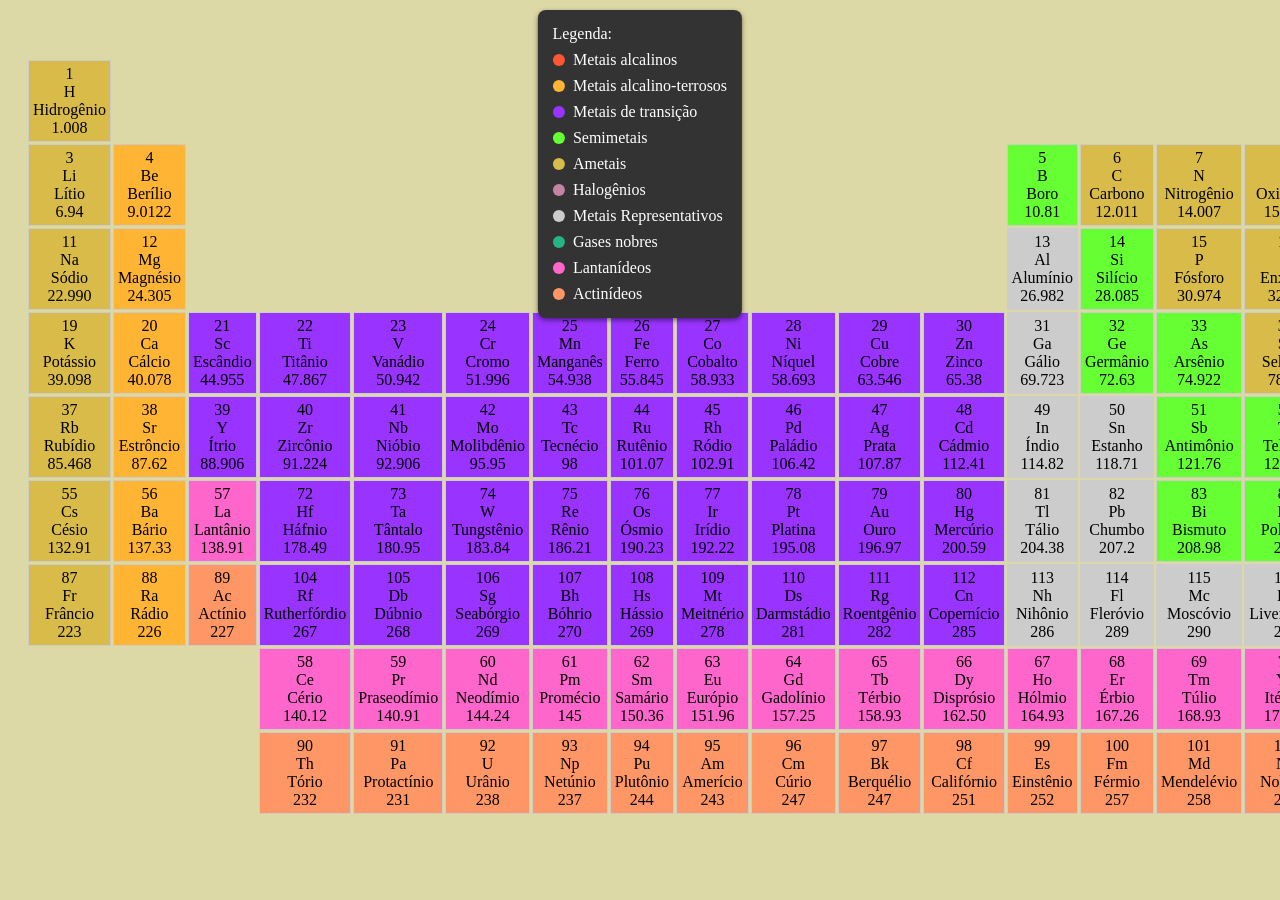
==== PROJETO QUI/tabela periodica/index.html @ 8e56db91 "Periodic table Tabela periodica em html, css e js" ====
<!DOCTYPE html>
<html lang="pt-br">
<head>
    <meta charset="UTF-8">
    <meta name="viewport" content="width=device-width, initial-scale=1.0">
    <title>Tabela Periodica</title>
    <link rel="stylesheet" href="style.css">
    <link rel="icon" type="imagem/jpg" href="/tabela periodica/pngwing.com (5).png">
</head>
<body>
    
    <div class="container">
        <div class="hid">
            <div class="number">1</div>
            <div class="symbol">H</div>
            <div class="name">Hidrogênio</div>
            <div class="mass">1.008</div>
        </div>
        <div class="helio">
            <div class="number">2</div>
            <div class="symbol">He</div>
            <div class="name">Hélio</div>
            <div class="mass">4.0026</div>
        </div>
        <div class="litio">
            <div class="number">3</div>
            <div class="symbol">Li</div>
            <div class="name">Lítio</div>
            <div class="mass">6.94</div>
        </div>
        <div class="element">
            <div class="number">4</div>
            <div class="symbol">Be</div>
            <div class="name">Berílio</div>
            <div class="mass">9.0122</div>
        </div>
        
        <div class="boro">
            <div class="number">5</div>
            <div class="symbol">B</div>
            <div class="name">Boro</div>
            <div class="mass">10.81</div>
        </div>
        <div class="element">
            <div class="number">6</div>
            <div class="symbol">C</div>
            <div class="name">Carbono</div>
            <div class="mass">12.011</div>
        </div>
        <div class="element">
            <div class="number">7</div>
            <div class="symbol">N</div>
            <div class="name">Nitrogênio</div>
            <div class="mass">14.007</div>
        </div>
        <div class="element">
            <div class="number">8</div>
            <div class="symbol">O</div>
            <div class="name">Oxigênio</div>
            <div class="mass">15.999</div>
        </div>
        <div class="element">
            <div class="number">9</div>
            <div class="symbol">F</div>
            <div class="name">Flúor</div>
            <div class="mass">18.998</div>
        </div>
        <div class="element">
            <div class="number">10</div>
            <div class="symbol">Ne</div>
            <div class="name">Neônio</div>
            <div class="mass">20.180</div>
        </div>
        <div class="sodio">
            <div class="number">11</div>
            <div class="symbol">Na</div>
            <div class="name">Sódio</div>
            <div class="mass">22.990</div>
        </div>
        <div class="element">
            <div class="number">12</div>
            <div class="symbol">Mg</div>
            <div class="name">Magnésio</div>
            <div class="mass">24.305</div>
        </div>
        <div class="aluminio">
            <div class="number">13</div>
            <div class="symbol">Al</div>
            <div class="name">Alumínio</div>
            <div class="mass">26.982</div>
        </div>
        <div class="element">
            <div class="number">14</div>
            <div class="symbol">Si</div>
            <div class="name">Silício</div>
            <div class="mass">28.085</div>
        </div>
        <div class="element">
            <div class="number">15</div>
            <div class="symbol">P</div>
            <div class="name">Fósforo</div>
            <div class="mass">30.974</div>
        </div>
        <div class="element">
            <div class="number">16</div>
            <div class="symbol">S</div>
            <div class="name">Enxofre</div>
            <div class="mass">32.06</div>
        </div>
        <div class="element">
            <div class="number">17</div>
            <div class="symbol">Cl</div>
            <div class="name">Cloro</div>
            <div class="mass">35.45</div>
        </div>
        <div class="element">
            <div class="number">18</div>
            <div class="symbol">Ar</div>
            <div class="name">Argônio</div>
            <div class="mass">39.948</div>
        </div>
        <div class="potassio">
            <div class="number">19</div>
            <div class="symbol">K</div>
            <div class="name">Potássio</div>
            <div class="mass">39.098</div>
        </div>
        <div class="element">
            <div class="number">20</div>
            <div class="symbol">Ca</div>
            <div class="name">Cálcio</div>
            <div class="mass">40.078</div>
        </div>
        <div class="element">
            <div class="number">21</div>
            <div class="symbol">Sc</div>
            <div class="name">Escândio</div>
            <div class="mass">44.955</div>
        </div>
        <div class="element">
            <div class="number">22</div>
            <div class="symbol">Ti</div>
            <div class="name">Titânio</div>
            <div class="mass">47.867</div>
        </div>
        <div class="element">
            <div class="number">23</div>
            <div class="symbol">V</div>
            <div class="name">Vanádio</div>
            <div class="mass">50.942</div>
        </div>
        <div class="element">
            <div class="number">24</div>
            <div class="symbol">Cr</div>
            <div class="name">Cromo</div>
            <div class="mass">51.996</div>
        </div>
        <div class="element">
            <div class="number">25</div>
            <div class="symbol">Mn</div>
            <div class="name">Manganês</div>
            <div class="mass">54.938</div>
        </div>
        <div class="element">
            <div class="number">26</div>
            <div class="symbol">Fe</div>
            <div class="name">Ferro</div>
            <div class="mass">55.845</div>
        </div>
        <div class="element">
            <div class="number">27</div>
            <div class="symbol">Co</div>
            <div class="name">Cobalto</div>
            <div class="mass">58.933</div>
        </div>
        <div class="element">
            <div class="number">28</div>
            <div class="symbol">Ni</div>
            <div class="name">Níquel</div>
            <div class="mass">58.693</div>
        </div>
        <div class="element">
            <div class="number">29</div>
            <div class="symbol">Cu</div>
            <div class="name">Cobre</div>
            <div class="mass">63.546</div>
        </div>
        <div class="element">
            <div class="number">30</div>
            <div class="symbol">Zn</div>
            <div class="name">Zinco</div>
            <div class="mass">65.38</div>
        </div>
        <div class="element">
            <div class="number">31</div>
            <div class="symbol">Ga</div>
            <div class="name">Gálio</div>
            <div class="mass">69.723</div>
        </div>
        <div class="element">
            <div class="number">32</div>
            <div class="symbol">Ge</div>
            <div class="name">Germânio</div>
            <div class="mass">72.63</div>
        </div>
        <div class="element">
            <div class="number">33</div>
            <div class="symbol">As</div>
            <div class="name">Arsênio</div>
            <div class="mass">74.922</div>
        </div>
        <div class="element">
            <div class="number">34</div>
            <div class="symbol">Se</div>
            <div class="name">Selênio</div>
            <div class="mass">78.96</div>
        </div>
        <div class="element">
            <div class="number">35</div>
            <div class="symbol">Br</div>
            <div class="name">Bromo</div>
            <div class="mass">79.904</div>
        </div>
        <div class="criptonio">
            <div class="number">36</div>
            <div class="symbol">Kr</div>
            <div class="name">Criptônio</div>
            <div class="mass">83.798</div>
        </div>
        <div class="rubidio">
            <div class="number">37</div>
            <div class="symbol">Rb</div>
            <div class="name">Rubídio</div>
            <div class="mass">85.468</div>
        </div>
        <div class="element">
            <div class="number">38</div>
            <div class="symbol">Sr</div>
            <div class="name">Estrôncio</div>
            <div class="mass">87.62</div>
        </div>
        <div class="element">
            <div class="number">39</div>
            <div class="symbol">Y</div>
            <div class="name">Ítrio</div>
            <div class="mass">88.906</div>
        </div>
        <div class="element">
            <div class="number">40</div>
            <div class="symbol">Zr</div>
            <div class="name">Zircônio</div>
            <div class="mass">91.224</div>
        </div>
        <div class="element">
            <div class="number">41</div>
            <div class="symbol">Nb</div>
            <div class="name">Nióbio</div>
            <div class="mass">92.906</div>
        </div>
        <div class="element">
            <div class="number">42</div>
            <div class="symbol">Mo</div>
            <div class="name">Molibdênio</div>
            <div class="mass">95.95</div>
        </div>
        <div class="element">
            <div class="number">43</div>
            <div class="symbol">Tc</div>
            <div class="name">Tecnécio</div>
            <div class="mass">98</div>
        </div>
        <div class="element">
            <div class="number">44</div>
            <div class="symbol">Ru</div>
            <div class="name">Rutênio</div>
            <div class="mass">101.07</div>
        </div>
        <div class="element">
            <div class="number">45</div>
            <div class="symbol">Rh</div>
            <div class="name">Ródio</div>
            <div class="mass">102.91</div>
        </div>
        <div class="element">
            <div class="number">46</div>
            <div class="symbol">Pd</div>
            <div class="name">Paládio</div>
            <div class="mass">106.42</div>
        </div>
        <div class="element">
            <div class="number">47</div>
            <div class="symbol">Ag</div>
            <div class="name">Prata</div>
            <div class="mass">107.87</div>
        </div>
        <div class="element">
            <div class="number">48</div>
            <div class="symbol">Cd</div>
            <div class="name">Cádmio</div>
            <div class="mass">112.41</div>
        </div>
        <div class="element">
            <div class="number">49</div>
            <div class="symbol">In</div>
            <div class="name">Índio</div>
            <div class="mass">114.82</div>
        </div>
        <div class="element">
            <div class="number">50</div>
            <div class="symbol">Sn</div>
            <div class="name">Estanho</div>
            <div class="mass">118.71</div>
        </div>
        <div class="element">
            <div class="number">51</div>
            <div class="symbol">Sb</div>
            <div class="name">Antimônio</div>
            <div class="mass">121.76</div>
        </div>
        <div class="element">
            <div class="number">52</div>
            <div class="symbol">Te</div>
            <div class="name">Telúrio</div>
            <div class="mass">127.60</div>
        </div>

        <div class="element">
            <div class="number">53</div>
            <div class="symbol">I</div>
            <div class="name">Iodo</div>
            <div class="mass">126.90</div>
        </div>
        <div class="element">
            <div class="number">54</div>
            <div class="symbol">Xe</div>
            <div class="name">Xenônio</div>
            <div class="mass">131.29</div>
        </div>
        <div class="cesio">
            <div class="number">55</div>
            <div class="symbol">Cs</div>
            <div class="name">Césio</div>
            <div class="mass">132.91</div>
        </div>
        <div class="element">
            <div class="number">56</div>
            <div class="symbol">Ba</div>
            <div class="name">Bário</div>
            <div class="mass">137.33</div>
        </div>
        <div class="element">
            <div class="number">57</div>
            <div class="symbol">La</div>
            <div class="name">Lantânio</div>
            <div class="mass">138.91</div>
        </div>
        
        <div class="element">
            <div class="number">72</div>
            <div class="symbol">Hf</div>
            <div class="name">Háfnio</div>
            <div class="mass">178.49</div>
        </div>
        <div class="element">
            <div class="number">73</div>
            <div class="symbol">Ta</div>
            <div class="name">Tântalo</div>
            <div class="mass">180.95</div>
        </div>
        <div class="element">
            <div class="number">74</div>
            <div class="symbol">W</div>
            <div class="name">Tungstênio</div>
            <div class="mass">183.84</div>
        </div>
        <div class="element">
            <div class="number">75</div>
            <div class="symbol">Re</div>
            <div class="name">Rênio</div>
            <div class="mass">186.21</div>
        </div>
        <div class="element">
            <div class="number">76</div>
            <div class="symbol">Os</div>
            <div class="name">Ósmio</div>
            <div class="mass">190.23</div>
        </div>
        <div class="element">
            <div class="number">77</div>
            <div class="symbol">Ir</div>
            <div class="name">Irídio</div>
            <div class="mass">192.22</div>
        </div>
        <div class="element">
            <div class="number">78</div>
            <div class="symbol">Pt</div>
            <div class="name">Platina</div>
            <div class="mass">195.08</div>
        </div>
        <div class="element">
            <div class="number">79</div>
            <div class="symbol">Au</div>
            <div class="name">Ouro</div>
            <div class="mass">196.97</div>
        </div>
        <div class="element">
            <div class="number">80</div>
            <div class="symbol">Hg</div>
            <div class="name">Mercúrio</div>
            <div class="mass">200.59</div>
        </div>
        <div class="element">
            <div class="number">81</div>
            <div class="symbol">Tl</div>
            <div class="name">Tálio</div>
            <div class="mass">204.38</div>
        </div>
        <div class="element">
            <div class="number">82</div>
            <div class="symbol">Pb</div>
            <div class="name">Chumbo</div>
            <div class="mass">207.2</div>
        </div>
        <div class="element">
            <div class="number">83</div>
            <div class="symbol">Bi</div>
            <div class="name">Bismuto</div>
            <div class="mass">208.98</div>
        </div>
        <div class="element">
            <div class="number">84</div>
            <div class="symbol">Po</div>
            <div class="name">Polônio</div>
            <div class="mass">209</div>
        </div>
        <div class="element">
            <div class="number">85</div>
            <div class="symbol">At</div>
            <div class="name">Astato</div>
            <div class="mass">210</div>
        </div>
        <div class="element">
            <div class="number">86</div>
            <div class="symbol">Rn</div>
            <div class="name">Radônio</div>
            <div class="mass">222</div>
        </div>
        <div class="francio">
            <div class="number">87</div>
            <div class="symbol">Fr</div>
            <div class="name">Frâncio</div>
            <div class="mass">223</div>
        </div>
        <div class="element">
            <div class="number">88</div>
            <div class="symbol">Ra</div>
            <div class="name">Rádio</div>
            <div class="mass">226</div>
        </div>
        <div class="element">
            <div class="number">89</div>
            <div class="symbol">Ac</div>
            <div class="name">Actínio</div>
            <div class="mass">227</div>
        </div>
        <div class="element">
            <div class="number">104</div>
            <div class="symbol">Rf</div>
            <div class="name">Rutherfórdio</div>
            <div class="mass">267</div>
        </div>
        <div class="element">
            <div class="number">105</div>
            <div class="symbol">Db</div>
            <div class="name">Dúbnio</div>
            <div class="mass">268</div>
        </div>
        <div class="element">
            <div class="number">106</div>
            <div class="symbol">Sg</div>
            <div class="name">Seabórgio</div>
            <div class="mass">269</div>
        </div>
        <div class="element">
            <div class="number">107</div>
            <div class="symbol">Bh</div>
            <div class="name">Bóhrio</div>
            <div class="mass">270</div>
        </div>
        <div class="element">
            <div class="number">108</div>
            <div class="symbol">Hs</div>
            <div class="name">Hássio</div>
            <div class="mass">269</div>
        </div>
        <div class="element">
            <div class="number">109</div>
            <div class="symbol">Mt</div>
            <div class="name">Meitnério</div>
            <div class="mass">278</div>
        </div>
        <div class="element">
            <div class="number">110</div>
            <div class="symbol">Ds</div>
            <div class="name">Darmstádio</div>
            <div class="mass">281</div>
        </div>
        <div class="element">
            <div class="number">111</div>
            <div class="symbol">Rg</div>
            <div class="name">Roentgênio</div>
            <div class="mass">282</div>
        </div>
        <div class="element">
            <div class="number">112</div>
            <div class="symbol">Cn</div>
            <div class="name">Copernício</div>
            <div class="mass">285</div>
        </div>
        <div class="element">
            <div class="number">113</div>
            <div class="symbol">Nh</div>
            <div class="name">Nihônio</div>
            <div class="mass">286</div>
        </div>
        <div class="element">
            <div class="number">114</div>
            <div class="symbol">Fl</div>
            <div class="name">Fleróvio</div>
            <div class="mass">289</div>
        </div>
        <div class="element">
            <div class="number">115</div>
            <div class="symbol">Mc</div>
            <div class="name">Moscóvio</div>
            <div class="mass">290</div>
        </div>
        <div class="element">
            <div class="number">116</div>
            <div class="symbol">Lv</div>
            <div class="name">Livermório</div>
            <div class="mass">293</div>
        </div>
        <div class="element">
            <div class="number">117</div>
            <div class="symbol">Ts</div>
            <div class="name">Tenessino</div>
            <div class="mass">294</div>
        </div>
        <div class="oga">
            <div class="number">118</div>
            <div class="symbol">Og</div>
            <div class="name">Oganesónio</div>
            <div class="mass">294</div
        </div>
    </div>
        
        <div class="cerio">
            <div class="number">58</div>
            <div class="symbol">Ce</div>
            <div class="name">Cério</div>
            <div class="mass">140.12</div>
                
        </div>
        <div class="element">
            <div class="number">59</div>
            <div class="symbol">Pr</div>
            <div class="name">Praseodímio</div>
            <div class="mass">140.91</div>
        </div>
        <div class="element">
            <div class="number">60</div>
            <div class="symbol">Nd</div>
            <div class="name">Neodímio</div>
            <div class="mass">144.24</div>
        </div>
        <div class="element">
            <div class="number">61</div>
            <div class="symbol">Pm</div>
            <div class="name">Promécio</div>
            <div class="mass">145</div>
        </div>
        <div class="element">
            <div class="number">62</div>
            <div class="symbol">Sm</div>
            <div class="name">Samário</div>
            <div class="mass">150.36</div>
        </div>
        <div class="element">
            <div class="number">63</div>
            <div class="symbol">Eu</div>
            <div class="name">Európio</div>
            <div class="mass">151.96</div>
        </div>
        <div class="element">
            <div class="number">64</div>
            <div class="symbol">Gd</div>
            <div class="name">Gadolínio</div>
            <div class="mass">157.25</div>
        </div>
        <div class="element">
            <div class="number">65</div>
            <div class="symbol">Tb</div>
            <div class="name">Térbio</div>
            <div class="mass">158.93</div>
        </div>
        <div class="element">
            <div class="number">66</div>
            <div class="symbol">Dy</div>
            <div class="name">Disprósio</div>
            <div class="mass">162.50</div>
        </div>
        <div class="element">
            <div class="number">67</div>
            <div class="symbol">Ho</div>
            <div class="name">Hólmio</div>
            <div class="mass">164.93</div>
        </div>
        <div class="element">
            <div class="number">68</div>
            <div class="symbol">Er</div>
            <div class="name">Érbio</div>
            <div class="mass">167.26</div>
        </div>
        <div class="element">
            <div class="number">69</div>
            <div class="symbol">Tm</div>
            <div class="name">Túlio</div>
            <div class="mass">168.93</div>
        </div>
        <div class="element">
            <div class="number">70</div>
            <div class="symbol">Yb</div>
            <div class="name">Itérbio</div>
            <div class="mass">173.05</div>
        </div>
        <div class="element">
            <div class="number">71</div>
            <div class="symbol">Lu</div>
            <div class="name">Lutécio</div>
            <div class="mass">174.97</div>
        </div>
        <div class="torio">
            <div class="number">90</div>
            <div class="symbol">Th</div>
            <div class="name">Tório</div>
            <div class="mass">232</div>
        </div>
        <div class="element">
            <div class="number">91</div>
            <div class="symbol">Pa</div>
            <div class="name">Protactínio</div>
            <div class="mass">231</div>
        </div>
        <div class="element">
            <div class="number">92</div>
            <div class="symbol">U</div>
            <div class="name">Urânio</div>
            <div class="mass">238</div>
        </div>
        <div class="element">
            <div class="number">93</div>
            <div class="symbol">Np</div>
            <div class="name">Netúnio</div>
            <div class="mass">237</div>
        </div>
        <div class="element">
            <div class="number">94</div>
            <div class="symbol">Pu</div>
            <div class="name">Plutônio</div>
            <div class="mass">244</div>
        </div>
        <div class="element">
            <div class="number">95</div>
            <div class="symbol">Am</div>
            <div class="name">Amerício</div>
            <div class="mass">243</div>
        </div>
        <div class="element">
            <div class="number">96</div>
            <div class="symbol">Cm</div>
            <div class="name">Cúrio</div>
            <div class="mass">247</div>
        </div>
        <div class="element">
            <div class="number">97</div>
            <div class="symbol">Bk</div>
            <div class="name">Berquélio</div>
            <div class="mass">247</div>
        </div>
        <div class="element">
            <div class="number">98</div>
            <div class="symbol">Cf</div>
            <div class="name">Califórnio</div>
            <div class="mass">251</div>
        </div>
        <div class="element">
            <div class="number">99</div>
            <div class="symbol">Es</div>
            <div class="name">Einstênio</div>
            <div class="mass">252</div>
        </div>
        <div class="element">
            <div class="number">100</div>
            <div class="symbol">Fm</div>
            <div class="name">Férmio</div>
            <div class="mass">257</div>
        </div>
        <div class="element">
            <div class="number">101</div>
            <div class="symbol">Md</div>
            <div class="name">Mendelévio</div>
            <div class="mass">258</div>
        </div>
        <div class="element">
            <div class="number">102</div>
            <div class="symbol">No</div>
            <div class="name">Nobélio</div>
            <div class="mass">259</div>
        </div>
        <div class="element">
            <div class="number">103</div>
            <div class="symbol">Lr</div>
            <div class="name">Laurêncio</div>
            <div class="mass">262</div>
        </div>



    </div>

    <div id="legenda" class="legenda">
        <ul>
            <li>Legenda:</li>
            <li><span class="circle alcalino"></span> Metais alcalinos</li>
            <li><span class="circle alcalinoterroso"></span> Metais alcalino-terrosos</li>
            <li><span class="circle transicao"></span> Metais de transição</li>
            <li><span class="circle semi-metais"></span> Semimetais</li>
            <li><span class="circle ametais"></span> Ametais </li>
            <li><span class="circle halogenios"></span> Halogênios</li>
            <li><span class="circle represent"></span> Metais Representativos</li>
            <li><span class="circle gasesnobres"></span> Gases nobres</li>
            <li><span class="circle lantanideos"></span> Lantanídeos</li>
            <li><span class="circle actinideos"></span> Actinídeos</li>
            
        </ul>
    </div>
    <script src="script.js" ></script>
</body>
</html>
---- PROJETO QUI/tabela periodica/style.css ----
body{
    background-color: rgb(221, 217, 166);
    margin-top: 40px;
}


.container {
    display: grid;
    grid-template-columns: repeat(18, 1fr);
    gap: 2px;
    max-width: 1800px;
    margin: 0 auto;
    padding: 20px;
    
    
}

  
.element {
    border: 1px solid #ccc;
    padding: 4px;
    text-align: center;
    background-color: #fff;
    transition: transform 0.2s;
}
.element:hover {
    transform: scale(1.1);
    z-index: 1;
    box-shadow: 0 0 10px rgba(0,0,0,0.2);
}

.litio{
    border: 1px solid #ccc;
    padding: 4px;
    text-align: center;
    background-color: #fff;
    transition: transform 0.2s;
    grid-column: 1;
    background-color: #d8bb48;
}
.litio:hover {
    transform: scale(1.1);
    z-index: 1;
    box-shadow: 0 0 10px rgba(0,0,0,0.2);
}
    
   
.hid{
    border: 1px solid #ccc;
    padding: 4px;
    text-align: center;
    background-color: #fff;
    transition: transform 0.2s;
    grid-column: 1;
    background-color: #d8bb48;
}   
.hid:hover{
    transform: scale(1.1);
    z-index: 1;
    box-shadow: 0 0 10px rgba(0,0,0,0.2);
}
    
  
.helio{
    border: 1px solid #ccc;
    padding: 4px;
    text-align: center;
    background-color: #fff;
    transition: transform 0.2s;
    grid-column: 18;
    background-color: #26b487;
}   
.helio:hover{
    transform: scale(1.1);
    z-index: 1;
    box-shadow: 0 0 10px rgba(0,0,0,0.2);
}


.sodio{
    border: 1px solid #ccc;
    padding: 4px;
    text-align: center;
    background-color: #fff;
    transition: transform 0.2s;
    grid-column: 1;
    background-color: #d8bb48;
}   
.sodio:hover{
    transform: scale(1.1);
    z-index: 1;
    box-shadow: 0 0 10px rgba(0,0,0,0.2);
}   

   
.boro{
    border: 1px solid #ccc;
    padding: 4px;
    text-align: center;
    background-color: #fff;
    transition: transform 0.2s;
    grid-column: 13;
    background-color: #66ff33;
}   
.boro:hover{
    transform: scale(1.1);
    z-index: 1;
    box-shadow: 0 0 10px rgba(0,0,0,0.2);
}

  
.aluminio{
    border: 1px solid #ccc;
    padding: 4px;
    text-align: center;
    background-color: #fff;
    transition: transform 0.2s;
    grid-column: 13;
    background-color: #ccc;
}   
.aluminio:hover{
    transform: scale(1.1);
    z-index: 1;
    box-shadow: 0 0 10px rgba(0,0,0,0.2);
}






.rubidio{
    border: 1px solid #ccc;
    padding: 4px;
    text-align: center;
    background-color: #fff;
    transition: transform 0.2s;
    grid-column: 1;
    background-color: #d8bb48;
}   
.rubidio:hover{
    transform: scale(1.1);
    z-index: 1;
    box-shadow: 0 0 10px rgba(0,0,0,0.2);
}

.potassio{
    border: 1px solid #ccc;
    padding: 4px;
    text-align: center;
    background-color: #fff;
    transition: transform 0.2s;
    grid-column: 1;
    background-color: #d8bb48;
}   
.potassio:hover{
    transform: scale(1.1);
    z-index: 1;
    box-shadow: 0 0 10px rgba(0,0,0,0.2);
}

.cesio{
    border: 1px solid #ccc;
    padding: 4px;
    text-align: center;
    background-color: #fff;
    transition: transform 0.2s;
    grid-column: 1;
    background-color: #d8bb48;
}   
.cesio:hover{
    transform: scale(1.1);
    z-index: 1;
    box-shadow: 0 0 10px rgba(0,0,0,0.2);
}



.francio{
    border: 1px solid #ccc;
    padding: 4px;
    text-align: center;
    background-color: #fff;
    transition: transform 0.2s;
    grid-column: 1;
    background-color: #d8bb48;
}
.francio:hover {
    transform: scale(1.1);
    z-index: 1;
    box-shadow: 0 0 10px rgba(0,0,0,0.2);
}
    
.criptonio {
    border: 1px solid #ccc;
    padding: 4px;
    text-align: center;
    background-color: #fff;
    transition: transform 0.2s;
    grid-row: 4;
    grid-column: 18; 
    background-color: #26b487;

}
  .criptonio:hover{transform: scale(1.1);
    z-index: 1;
    box-shadow: 0 0 10px rgba(0,0,0,0.2);
}


.cerio{
    border: 1px solid #ccc;
    padding: 4px;
    text-align: center;
    background-color: #fff;
    transition: transform 0.2s;
    grid-column: 4;
    background-color: #ff66cc;
}
.cerio:hover {
    transform: scale(1.1);
    z-index: 1;
    box-shadow: 0 0 10px rgba(0,0,0,0.2);
}


.torio{
    border: 1px solid #ccc;
    padding: 4px;
    text-align: center;
    background-color: #fff;
    transition: transform 0.2s;
    grid-column: 4;
    background-color: #ff9666;
}
.torio:hover {
    transform: scale(1.1);
    z-index: 1;
    box-shadow: 0 0 10px rgba(0,0,0,0.2);
}


   
 
.oga{
    border: 1px solid #ccc;
    padding: 4px;
    text-align: center;
    background-color: #fff;
    transition: transform 0.2s;
    grid-column: 18;
    background-color: #26b487;
}   
.oga:hover{
    transform: scale(1.1);
    z-index: 1;
    box-shadow: 0 0 10px rgba(0,0,0,0.2);
}


.metais-alcalinos {
    background-color: #ff5733; 
}

.metais-alcalino-terrosos {
    background-color: #ffb533; 
}

.gases-nobres {
    background-color: #26b487;

}

.halogênios {
    background-color: #c284a5; 
}


.semimetais {
    background-color: #66ff33; 
}

.metaistransição {
    background-color: #9933ff;
}

.lantanídeos {
    background-color: #ff66cc; 
}

.actinídeos {
    background-color: #ff9666; 
}
.nao-metais{
    background-color: #d8bb48; 
}
.metais-repre{
    background-color: #ccc;
}



.legenda {
    position: fixed; 
    top: 10px; 
    left: 50%; 
    transform: translateX(-50%); 
    background-color: #333; 
    color: white; 
    padding: 15px; 
    border-radius: 8px; 
    box-shadow: 0 2px 5px rgba(0, 0, 0, 0.5); 
    z-index: 1000; 
    cursor: move; 
}

.legenda ul {
    list-style: none;
    margin: 0;
    padding: 0;
}
.legenda li {
    display: flex;
    align-items: center;
    margin-bottom: 8px;
}
.legenda li:last-child {
    margin-bottom: 0;
}
.circle {
    width: 12px;
    height: 12px;
    border-radius: 50%;
    margin-right: 8px;
}
.alcalino { background-color: #ff5733; }
.alcalinoterroso { background-color: #ffb533; }
.transicao{ background-color: #9933ff; }
.semi-metais { background-color: #66ff33; }
.halogenios { 
    background-color: #c284a5; 
}
.represent{
    background-color: #ccc;
}

.ametais { background-color: #d8bb48; }
.gasesnobres { background-color: #26b487; }
.lantanideos{ background-color: #ff66cc; }
.actinideos{ background-color: #ff9666; }
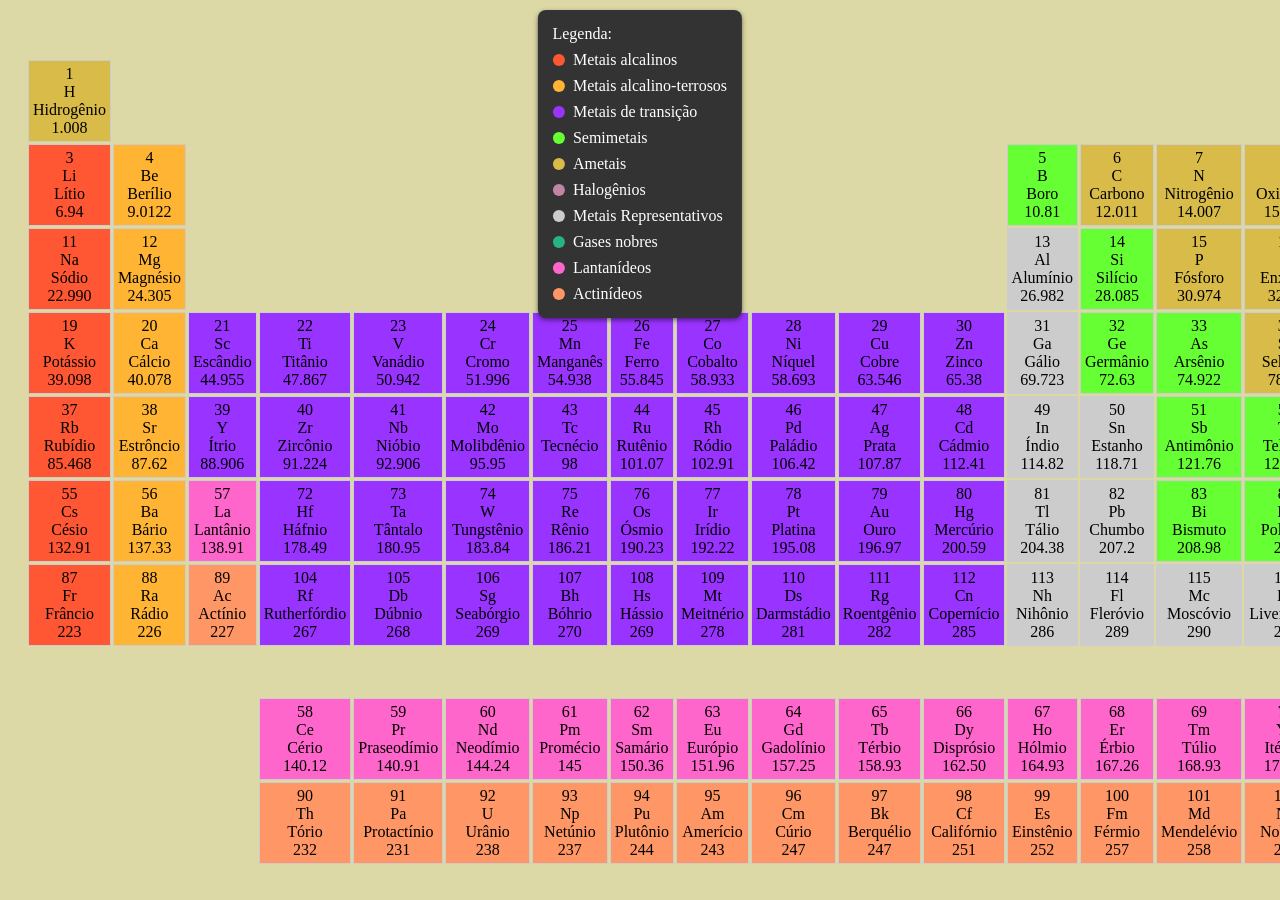
==== commit b3c939ab: "Adição de Pop Up" ====
--- a/PROJETO QUI/tabela periodica/index.html
+++ b/PROJETO QUI/tabela periodica/index.html
@@ -634,7 +634,7 @@
             <div class="name">Itérbio</div>
             <div class="mass">173.05</div>
         </div>
-        <div class="element">
+        <div class="lutecio">
             <div class="number">71</div>
             <div class="symbol">Lu</div>
             <div class="name">Lutécio</div>
--- a/PROJETO QUI/tabela periodica/style.css
+++ b/PROJETO QUI/tabela periodica/style.css
@@ -207,6 +207,20 @@
     box-shadow: 0 0 10px rgba(0,0,0,0.2);
 }
 
+.lutecio {
+    border: 1px solid #ccc;
+    margin-top: 50px;
+    padding: 4px;
+    text-align: center;
+    background-color: #fff;
+    transition: transform 0.2s;
+    background-color: #ff66cc;
+
+}
+  .lutecio:hover{transform: scale(1.1);
+    z-index: 1;
+    box-shadow: 0 0 10px rgba(0,0,0,0.2);
+}
 
 .cerio{
     border: 1px solid #ccc;
@@ -216,6 +230,7 @@
     transition: transform 0.2s;
     grid-column: 4;
     background-color: #ff66cc;
+    margin-top: 50px;
 }
 .cerio:hover {
     transform: scale(1.1);
@@ -348,3 +363,78 @@
 .gasesnobres { background-color: #26b487; }
 .lantanideos{ background-color: #ff66cc; }
 .actinideos{ background-color: #ff9666; }
+
+
+
+
+.element:nth-child(n+90):nth-child(-n+103) {
+    margin-top: 50px;
+}
+
+.lut{
+    border: 1px solid #ccc;
+    padding: 4px;
+    text-align: center;
+    background-color: #fff;
+    transition: transform 0.2s;
+    grid-column: 17;
+    background-color: #ff66cc;
+    margin-top: 50px;
+}   
+.lut:hover{
+    transform: scale(1.1);
+    z-index: 1;
+    box-shadow: 0 0 10px rgba(0,0,0,0.2);
+}
+
+.popup {
+    position: fixed;
+    top: 50%;
+    left: 50%;
+    transform: translate(-50%, -50%);
+    background-color: #fff;
+    border: 1px solid #ccc;
+    border-radius: 8px;
+    box-shadow: 0 4px 6px rgba(0, 0, 0, 0.1);
+    width: 400px;
+    max-width: 90%;
+    z-index: 1000;
+}
+
+.popup-content {
+    padding: 20px;
+    text-align: center;
+}
+
+.popup-content h2 {
+    margin-top: 0;
+}
+
+.popup-content p {
+    margin: 10px 0;
+}
+
+.popup-content button {
+    margin-top: 20px;
+    padding: 10px 20px;
+    border: none;
+    background-color: #007BFF;
+    color: white;
+    border-radius: 4px;
+    cursor: pointer;
+}
+
+.popup-content button:hover {
+    background-color: #0056b3;
+}
+
+.popup-content a {
+    display: inline-block;
+    margin-top: 10px;
+    color: #007BFF;
+    text-decoration: none;
+}
+
+.popup-content a:hover {
+    text-decoration: underline;
+}
